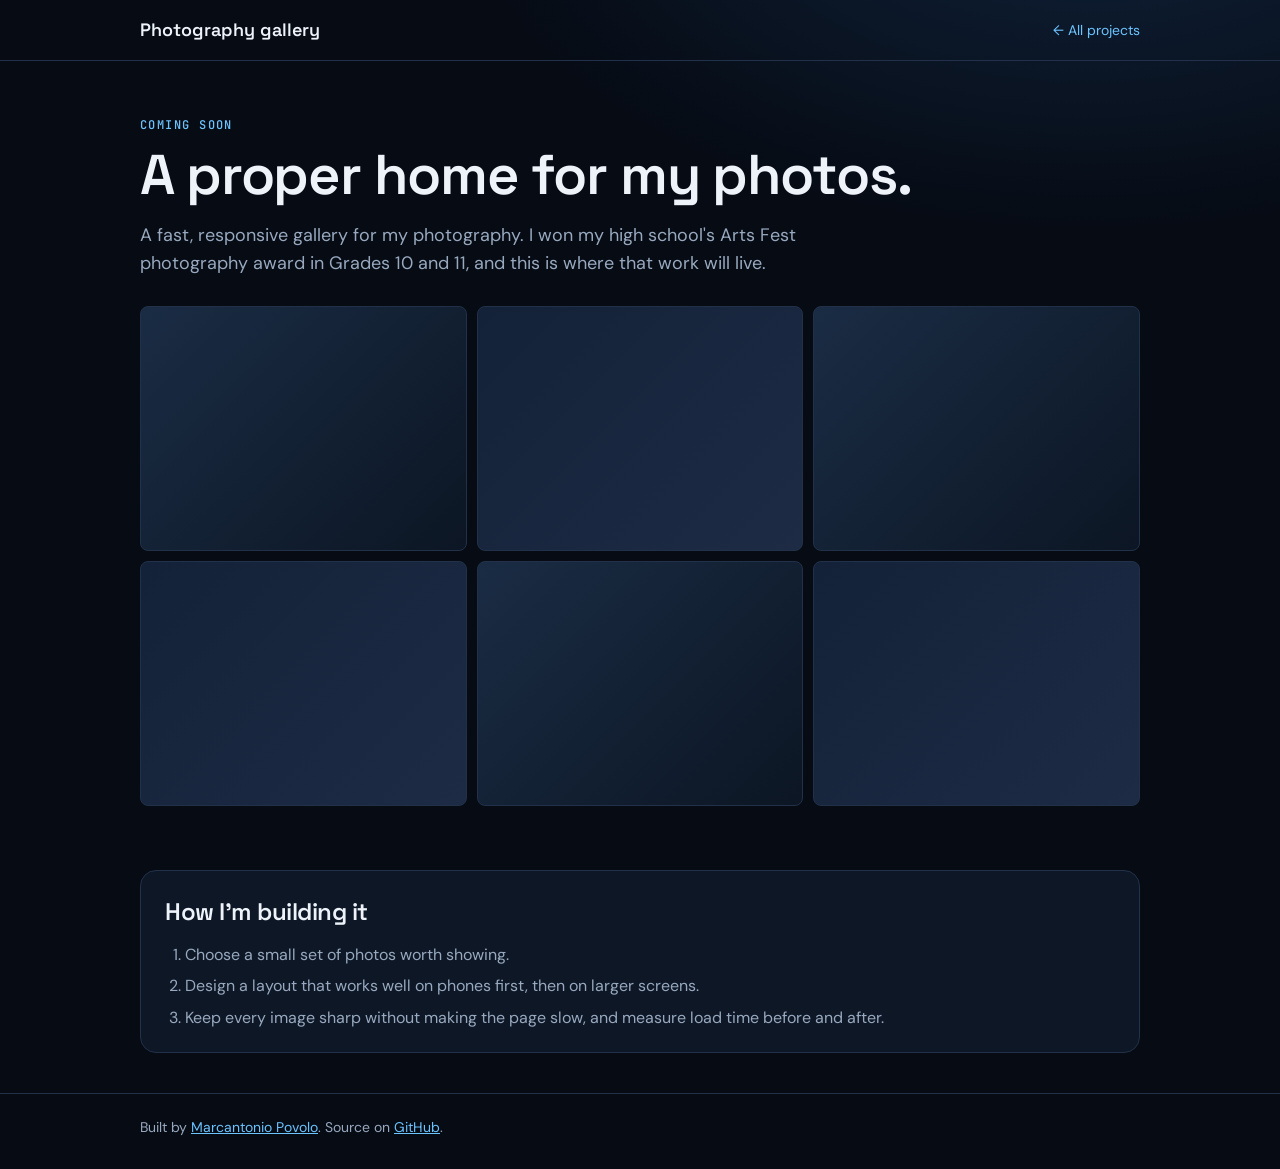
==== docs/index.html @ d807b6eb "Start Photography gallery with a coming-soon page Project page for GitHub Pages (docs/), README with" ====
<!doctype html>
<html lang="en">
<head>
<meta charset="utf-8">
<meta name="viewport" content="width=device-width,initial-scale=1">
<meta name="theme-color" content="#060b14">
<title>Photography gallery | Marcantonio Povolo</title>
<meta name="description" content="A photography gallery by Marcantonio Povolo, coming soon.">
<script>if (new URLSearchParams(location.search).has('embed')) document.documentElement.classList.add('embed');</script>
<link rel="preconnect" href="https://fonts.googleapis.com">
<link rel="stylesheet" href="https://fonts.googleapis.com/css2?family=DM+Sans:opsz,wght@9..40,400;9..40,500;9..40,700&family=Space+Grotesk:wght@500;600&family=JetBrains+Mono:wght@500&display=swap">
<link rel="stylesheet" href="style.css">
</head>
<body>
<a class="skip" href="#main">Skip to content</a>
<header class="bar">
  <div class="wrap bar-row">
    <span class="brand">Photography gallery</span>
    <a class="back" href="https://marcantoniopovolo.com/projects.html">← All projects</a>
  </div>
</header>

<main id="main" class="wrap">
  <section class="hero">
    <p class="eyebrow">Coming soon</p>
    <h1>A proper home for my photos.</h1>
    <p class="intro">A fast, responsive gallery for my photography. I won my high school's Arts Fest photography award in Grades 10 and 11, and this is where that work will live.</p>
    <div class="photo-grid" role="img" aria-label="Illustration of the gallery layout. No photos yet.">
      <span></span><span></span><span></span><span></span><span></span><span></span>
    </div>
  </section>

  <section class="plan" aria-labelledby="h-plan">
    <h2 id="h-plan">How I'm building it</h2>
    <ol>
      <li>Choose a small set of photos worth showing.</li>
      <li>Design a layout that works well on phones first, then on larger screens.</li>
      <li>Keep every image sharp without making the page slow, and measure load time before and after.</li>
    </ol>
  </section>
</main>

<footer class="foot">
  <div class="wrap"><p>Built by <a href="https://marcantoniopovolo.com" target="_blank" rel="noopener">Marcantonio Povolo</a>. Source on <a href="https://github.com/povolom/Photography-Gallery" target="_blank" rel="noopener">GitHub</a>.</p></div>
</footer>
</body>
</html>
---- docs/style.css ----
/* Photography gallery. Same colours and fonts as marcantoniopovolo.com. */
:root{
  --bg:#060b14; --panel:#0e1726; --line:#223149; --text:#eef3fa; --muted:#98a9bf;
  --blue:#6cc4ff; --up:#5fd6a0; --warn:#f5c565;
  --display:'Space Grotesk',ui-sans-serif,system-ui,sans-serif; --body:'DM Sans',ui-sans-serif,system-ui,sans-serif; --mono:'JetBrains Mono',ui-monospace,Menlo,monospace;
  color-scheme:dark;
}
*{box-sizing:border-box}
html{-webkit-text-size-adjust:100%}
body{margin:0;background:radial-gradient(900px 500px at 85% -10%,#10223a,transparent 70%),var(--bg);color:var(--text);font:16px/1.6 var(--body);min-height:100vh}
.wrap{max-width:1040px;margin:0 auto;padding-inline:20px}
a{color:var(--blue)}
:focus-visible{outline:2px solid var(--blue);outline-offset:2px}
.skip{position:absolute;left:-9999px}.skip:focus{left:12px;top:12px;background:var(--panel);padding:8px 12px;z-index:9}

.bar{border-bottom:1px solid var(--line)}
.bar-row{display:flex;align-items:center;justify-content:space-between;gap:12px;min-height:60px}
.brand{font-family:var(--display);font-weight:600;font-size:18px;color:var(--text);text-decoration:none}
.bar a.back{font-size:14px;text-decoration:none}
.embed .back,.embed .site-only{display:none}

.eyebrow{font:500 12px/1.4 var(--mono);letter-spacing:.12em;text-transform:uppercase;color:var(--blue);margin:0 0 12px}
h1,h2{font-family:var(--display);font-weight:600;letter-spacing:-.02em;margin:0}
h1{font-size:clamp(34px,6vw,56px);line-height:1.05}
h2{font-size:24px}
.intro{color:var(--muted);font-size:18px;max-width:60ch;margin:16px 0 0}
.hero{padding:56px 0 36px}

.cards{display:grid;grid-template-columns:repeat(auto-fit,minmax(min(100%,420px),1fr));gap:18px;padding-bottom:40px}
.card{display:flex;flex-direction:column;gap:14px;background:var(--panel);border:1px solid var(--line);border-radius:16px;padding:24px}
.card p{margin:0;color:var(--muted)}
.card-top{display:flex;justify-content:space-between;align-items:center;gap:10px;flex-wrap:wrap}
.num{font:500 13px var(--mono);color:var(--muted)}
.status{font:500 11px/1 var(--mono);letter-spacing:.06em;text-transform:uppercase;padding:6px 9px;border-radius:999px;border:1px solid var(--up);color:var(--up)}
.status.soon{border-color:var(--warn);color:var(--warn)}
.pills{display:flex;flex-wrap:wrap;gap:6px;margin:0;padding:0;list-style:none}
.pills li{font-size:13px;border:1px solid var(--line);border-radius:999px;padding:3px 10px;color:var(--muted)}
.actions{display:flex;flex-wrap:wrap;gap:10px;margin-top:auto;padding-top:6px}
.button{display:inline-block;border-radius:10px;padding:10px 16px;font-weight:700;text-decoration:none;border:1px solid var(--line);color:var(--text)}
.button.primary{background:var(--blue);border-color:var(--blue);color:#04121f}
.button:hover{border-color:#3a5070}.button.primary:hover{filter:brightness(1.08)}

.board{display:grid;gap:8px;margin:28px 0}
.board-row{display:grid;grid-template-columns:62px 1fr auto;gap:10px;font:14px var(--mono);padding:10px 12px;border:1px solid var(--line);border-radius:8px;background:#0b1422}
.board-row span:first-child{color:var(--blue);font-weight:600}
.board-row .dim{color:var(--muted)}
.plan{background:var(--panel);border:1px solid var(--line);border-radius:16px;padding:22px 24px;margin-bottom:40px}
.plan ol{margin:10px 0 0;padding-left:20px;color:var(--muted)}
.plan li+li{margin-top:6px}

.foot{border-top:1px solid var(--line);padding:22px 0 30px;color:var(--muted);font-size:14px}
.foot p{margin:0}
.photo-grid{display:grid;grid-template-columns:repeat(3,1fr);gap:10px;margin:28px 0}
.photo-grid span{aspect-ratio:4/3;border:1px solid var(--line);border-radius:8px;background:linear-gradient(135deg,#1a2c44,#0c1624)}
.photo-grid span:nth-child(2n){background:linear-gradient(135deg,#132238,#1d2b45)}
@media (max-width:520px){.photo-grid{grid-template-columns:repeat(2,1fr)}}
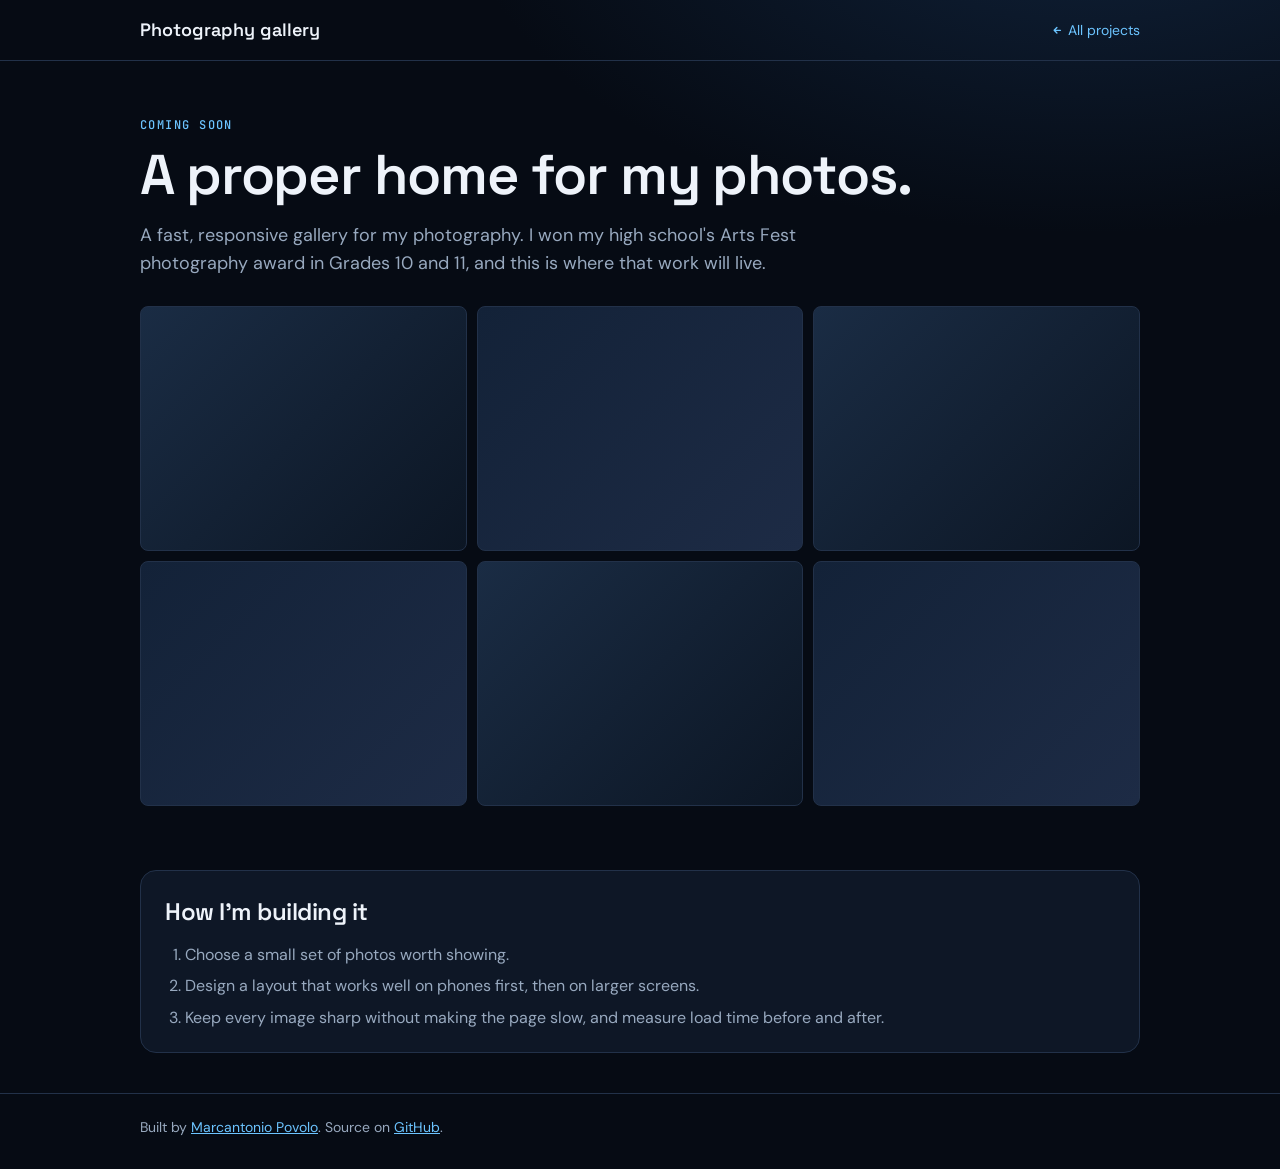
==== commit 85031e43: "Draw arrows as SVG icons instead of emoji-prone characters" ====
--- a/docs/index.html
+++ b/docs/index.html
@@ -16,7 +16,7 @@
 <header class="bar">
   <div class="wrap bar-row">
     <span class="brand">Photography gallery</span>
-    <a class="back" href="https://marcantoniopovolo.com/projects.html">← All projects</a>
+    <a class="back" href="https://marcantoniopovolo.com/projects.html"><svg class="arrow" viewBox="0 0 16 16" aria-hidden="true" focusable="false"><path d="M12 8H4M7.5 4.5 4 8l3.5 3.5" fill="none" stroke="currentColor" stroke-width="1.7" stroke-linecap="round" stroke-linejoin="round"/></svg> All projects</a>
   </div>
 </header>
 
--- a/docs/style.css
+++ b/docs/style.css
@@ -54,3 +54,6 @@
 .photo-grid span{aspect-ratio:4/3;border:1px solid var(--line);border-radius:8px;background:linear-gradient(135deg,#1a2c44,#0c1624)}
 .photo-grid span:nth-child(2n){background:linear-gradient(135deg,#132238,#1d2b45)}
 @media (max-width:520px){.photo-grid{grid-template-columns:repeat(2,1fr)}}
+
+/* Drawn arrow icons (arrow characters render as emoji on some phones) */
+.arrow{display:inline-block;width:.9em;height:.9em;vertical-align:-.1em}
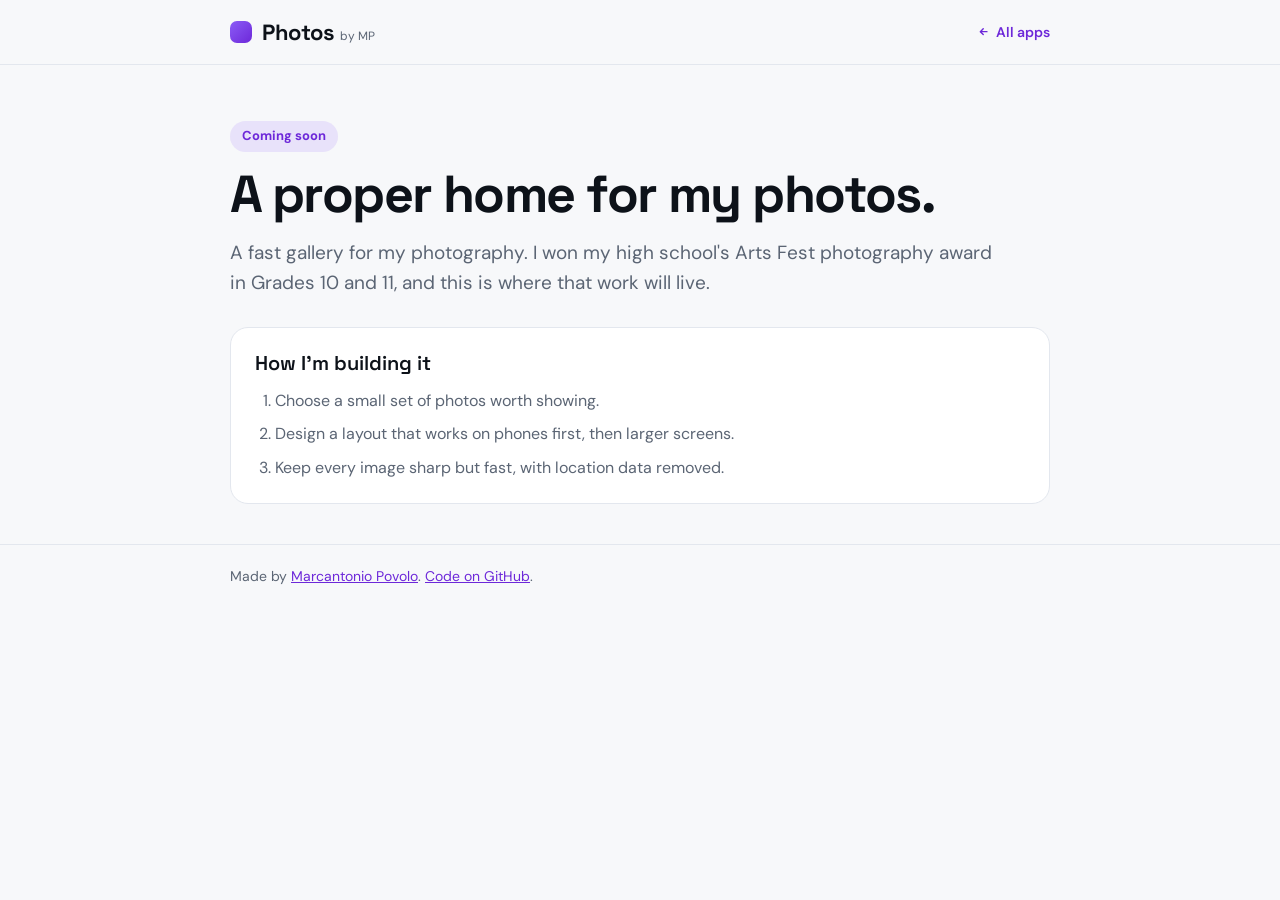
==== commit 0702021d: "Rebrand as Photos by MP with a new coming-soon page" ====
--- a/docs/index.html
+++ b/docs/index.html
@@ -3,45 +3,31 @@
 <head>
 <meta charset="utf-8">
 <meta name="viewport" content="width=device-width,initial-scale=1">
-<meta name="theme-color" content="#060b14">
-<title>Photography gallery | Marcantonio Povolo</title>
-<meta name="description" content="A photography gallery by Marcantonio Povolo, coming soon.">
-<script>if (new URLSearchParams(location.search).has('embed')) document.documentElement.classList.add('embed');</script>
+<title>Photos by MP</title>
+<meta name="description" content="Photos by MP, coming soon. A fast gallery for my photography. I won my high school&#x27;s Arts Fest photography award in Grades 10 and 11, and this is where that work will live.">
+<meta name="theme-color" content="#0b0f14">
 <link rel="preconnect" href="https://fonts.googleapis.com">
-<link rel="stylesheet" href="https://fonts.googleapis.com/css2?family=DM+Sans:opsz,wght@9..40,400;9..40,500;9..40,700&family=Space+Grotesk:wght@500;600&family=JetBrains+Mono:wght@500&display=swap">
+<link rel="stylesheet" href="https://fonts.googleapis.com/css2?family=DM+Sans:opsz,wght@9..40,400;9..40,500;9..40,700&family=Space+Grotesk:wght@500;600;700&display=swap">
 <link rel="stylesheet" href="style.css">
 </head>
 <body>
 <a class="skip" href="#main">Skip to content</a>
-<header class="bar">
-  <div class="wrap bar-row">
-    <span class="brand">Photography gallery</span>
-    <a class="back" href="https://marcantoniopovolo.com/projects.html"><svg class="arrow" viewBox="0 0 16 16" aria-hidden="true" focusable="false"><path d="M12 8H4M7.5 4.5 4 8l3.5 3.5" fill="none" stroke="currentColor" stroke-width="1.7" stroke-linecap="round" stroke-linejoin="round"/></svg> All projects</a>
-  </div>
-</header>
-
+<header class="top"><div class="wrap row">
+  <span class="wordmark"><span class="mark" aria-hidden="true"></span><span class="word">Photos</span><span class="by">by MP</span></span>
+  <a class="back" href="https://marcantoniopovolo.com/apps.html"><svg class="arrow" viewBox="0 0 16 16" aria-hidden="true" focusable="false"><path d="M12 8H4M7.5 4.5 4 8l3.5 3.5" fill="none" stroke="currentColor" stroke-width="1.7" stroke-linecap="round" stroke-linejoin="round"/></svg> All apps</a>
+</div></header>
 <main id="main" class="wrap">
   <section class="hero">
-    <p class="eyebrow">Coming soon</p>
+    <p class="badge">Coming soon</p>
     <h1>A proper home for my photos.</h1>
-    <p class="intro">A fast, responsive gallery for my photography. I won my high school's Arts Fest photography award in Grades 10 and 11, and this is where that work will live.</p>
-    <div class="photo-grid" role="img" aria-label="Illustration of the gallery layout. No photos yet.">
-      <span></span><span></span><span></span><span></span><span></span><span></span>
-    </div>
+    <p class="intro">A fast gallery for my photography. I won my high school&#x27;s Arts Fest photography award in Grades 10 and 11, and this is where that work will live.</p>
+    
   </section>
-
   <section class="plan" aria-labelledby="h-plan">
     <h2 id="h-plan">How I'm building it</h2>
-    <ol>
-      <li>Choose a small set of photos worth showing.</li>
-      <li>Design a layout that works well on phones first, then on larger screens.</li>
-      <li>Keep every image sharp without making the page slow, and measure load time before and after.</li>
-    </ol>
+    <ol><li>Choose a small set of photos worth showing.</li><li>Design a layout that works on phones first, then larger screens.</li><li>Keep every image sharp but fast, with location data removed.</li></ol>
   </section>
 </main>
-
-<footer class="foot">
-  <div class="wrap"><p>Built by <a href="https://marcantoniopovolo.com" target="_blank" rel="noopener">Marcantonio Povolo</a>. Source on <a href="https://github.com/povolom/Photography-Gallery" target="_blank" rel="noopener">GitHub</a>.</p></div>
-</footer>
+<footer class="foot"><div class="wrap"><p>Made by <a href="https://marcantoniopovolo.com">Marcantonio Povolo</a>. <a href="https://github.com/povolom/Photos-by-MP">Code on GitHub</a>.</p></div></footer>
 </body>
 </html>
--- a/docs/style.css
+++ b/docs/style.css
@@ -1,59 +1,29 @@
-/* Photography gallery. Same colours and fonts as marcantoniopovolo.com. */
-:root{
-  --bg:#060b14; --panel:#0e1726; --line:#223149; --text:#eef3fa; --muted:#98a9bf;
-  --blue:#6cc4ff; --up:#5fd6a0; --warn:#f5c565;
-  --display:'Space Grotesk',ui-sans-serif,system-ui,sans-serif; --body:'DM Sans',ui-sans-serif,system-ui,sans-serif; --mono:'JetBrains Mono',ui-monospace,Menlo,monospace;
-  color-scheme:dark;
-}
+/* Photos by MP: coming-soon page. Light and dark, accent #8b5cf6. */
+:root{--bg:#f7f8fa;--surface:#fff;--line:#e3e7ee;--text:#0d1219;--muted:#5b6574;--accent:#6d28d9;--accent-soft:color-mix(in srgb,#8b5cf6 14%,transparent);
+--display:'Space Grotesk',ui-sans-serif,system-ui,sans-serif;--body:'DM Sans',ui-sans-serif,system-ui,sans-serif;color-scheme:light}
+@media (prefers-color-scheme:dark){:root{--bg:#0b0f14;--surface:#121821;--line:#222b37;--text:#edf1f6;--muted:#97a3b3;--accent:#8b5cf6;color-scheme:dark}}
 *{box-sizing:border-box}
-html{-webkit-text-size-adjust:100%}
-body{margin:0;background:radial-gradient(900px 500px at 85% -10%,#10223a,transparent 70%),var(--bg);color:var(--text);font:16px/1.6 var(--body);min-height:100vh}
-.wrap{max-width:1040px;margin:0 auto;padding-inline:20px}
-a{color:var(--blue)}
-:focus-visible{outline:2px solid var(--blue);outline-offset:2px}
-.skip{position:absolute;left:-9999px}.skip:focus{left:12px;top:12px;background:var(--panel);padding:8px 12px;z-index:9}
-
-.bar{border-bottom:1px solid var(--line)}
-.bar-row{display:flex;align-items:center;justify-content:space-between;gap:12px;min-height:60px}
-.brand{font-family:var(--display);font-weight:600;font-size:18px;color:var(--text);text-decoration:none}
-.bar a.back{font-size:14px;text-decoration:none}
-.embed .back,.embed .site-only{display:none}
-
-.eyebrow{font:500 12px/1.4 var(--mono);letter-spacing:.12em;text-transform:uppercase;color:var(--blue);margin:0 0 12px}
-h1,h2{font-family:var(--display);font-weight:600;letter-spacing:-.02em;margin:0}
-h1{font-size:clamp(34px,6vw,56px);line-height:1.05}
-h2{font-size:24px}
-.intro{color:var(--muted);font-size:18px;max-width:60ch;margin:16px 0 0}
-.hero{padding:56px 0 36px}
-
-.cards{display:grid;grid-template-columns:repeat(auto-fit,minmax(min(100%,420px),1fr));gap:18px;padding-bottom:40px}
-.card{display:flex;flex-direction:column;gap:14px;background:var(--panel);border:1px solid var(--line);border-radius:16px;padding:24px}
-.card p{margin:0;color:var(--muted)}
-.card-top{display:flex;justify-content:space-between;align-items:center;gap:10px;flex-wrap:wrap}
-.num{font:500 13px var(--mono);color:var(--muted)}
-.status{font:500 11px/1 var(--mono);letter-spacing:.06em;text-transform:uppercase;padding:6px 9px;border-radius:999px;border:1px solid var(--up);color:var(--up)}
-.status.soon{border-color:var(--warn);color:var(--warn)}
-.pills{display:flex;flex-wrap:wrap;gap:6px;margin:0;padding:0;list-style:none}
-.pills li{font-size:13px;border:1px solid var(--line);border-radius:999px;padding:3px 10px;color:var(--muted)}
-.actions{display:flex;flex-wrap:wrap;gap:10px;margin-top:auto;padding-top:6px}
-.button{display:inline-block;border-radius:10px;padding:10px 16px;font-weight:700;text-decoration:none;border:1px solid var(--line);color:var(--text)}
-.button.primary{background:var(--blue);border-color:var(--blue);color:#04121f}
-.button:hover{border-color:#3a5070}.button.primary:hover{filter:brightness(1.08)}
-
-.board{display:grid;gap:8px;margin:28px 0}
-.board-row{display:grid;grid-template-columns:62px 1fr auto;gap:10px;font:14px var(--mono);padding:10px 12px;border:1px solid var(--line);border-radius:8px;background:#0b1422}
-.board-row span:first-child{color:var(--blue);font-weight:600}
-.board-row .dim{color:var(--muted)}
-.plan{background:var(--panel);border:1px solid var(--line);border-radius:16px;padding:22px 24px;margin-bottom:40px}
-.plan ol{margin:10px 0 0;padding-left:20px;color:var(--muted)}
-.plan li+li{margin-top:6px}
-
-.foot{border-top:1px solid var(--line);padding:22px 0 30px;color:var(--muted);font-size:14px}
+body{margin:0;background:var(--bg);color:var(--text);font:16px/1.6 var(--body)}
+.wrap{max-width:860px;margin:0 auto;padding-inline:20px}
+a{color:var(--accent)}
+:focus-visible{outline:2px solid var(--accent);outline-offset:2px}
+.skip{position:absolute;left:-9999px}.skip:focus{left:12px;top:12px;background:var(--surface);padding:8px 12px}
+.top{border-bottom:1px solid var(--line)}
+.row{display:flex;align-items:center;justify-content:space-between;gap:12px;min-height:64px}
+.wordmark{display:flex;align-items:baseline;gap:6px}
+.mark{width:22px;height:22px;border-radius:7px;background:linear-gradient(135deg,#8b5cf6,#6d28d9);align-self:center;margin-right:4px}
+.word{font:700 22px var(--display);letter-spacing:-.02em}
+.by{font-size:12px;color:var(--muted)}
+.back{text-decoration:none;font-weight:600;font-size:14px;display:inline-flex;align-items:center;gap:6px}
+.arrow{width:.95em;height:.95em}
+.hero{padding:56px 0 28px}
+.badge{display:inline-block;margin:0 0 14px;padding:5px 12px;border-radius:999px;background:var(--accent-soft);color:var(--accent);font-weight:700;font-size:13px}
+h1{font:700 clamp(32px,6vw,52px)/1.08 var(--display);letter-spacing:-.03em;margin:0}
+h2{font:600 20px var(--display);margin:0}
+.intro{font-size:19px;color:var(--muted);max-width:60ch;margin:16px 0 0}
+.sub{color:var(--muted);font-size:14px;margin:12px 0 0}
+.plan{background:var(--surface);border:1px solid var(--line);border-radius:18px;padding:22px 24px;margin-bottom:40px}
+.plan ol{margin:12px 0 0;padding-left:20px;color:var(--muted)}
+.plan li+li{margin-top:8px}
+.foot{border-top:1px solid var(--line);padding:20px 0 32px;color:var(--muted);font-size:14px}
 .foot p{margin:0}
-.photo-grid{display:grid;grid-template-columns:repeat(3,1fr);gap:10px;margin:28px 0}
-.photo-grid span{aspect-ratio:4/3;border:1px solid var(--line);border-radius:8px;background:linear-gradient(135deg,#1a2c44,#0c1624)}
-.photo-grid span:nth-child(2n){background:linear-gradient(135deg,#132238,#1d2b45)}
-@media (max-width:520px){.photo-grid{grid-template-columns:repeat(2,1fr)}}
-
-/* Drawn arrow icons (arrow characters render as emoji on some phones) */
-.arrow{display:inline-block;width:.9em;height:.9em;vertical-align:-.1em}
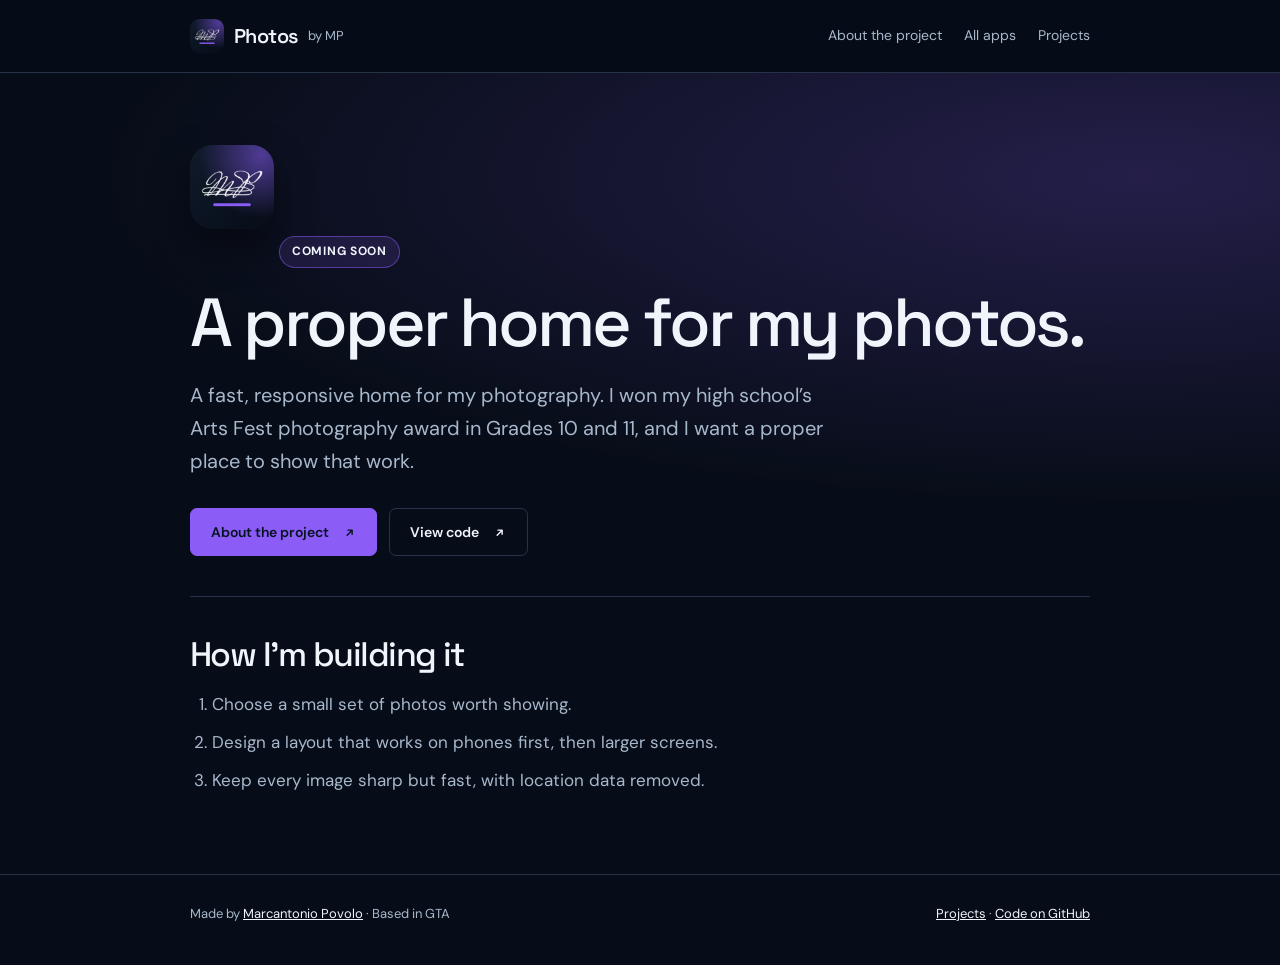
==== commit 0580055a: "Add project page, MP signature icons and favicon docs/about/ is the project page (what it is, how it" ====
--- a/docs/index.html
+++ b/docs/index.html
@@ -1,33 +1,34 @@
 <!doctype html>
-<html lang="en">
+<html lang="en" style="--accent:#8b5cf6">
 <head>
 <meta charset="utf-8">
 <meta name="viewport" content="width=device-width,initial-scale=1">
 <title>Photos by MP</title>
-<meta name="description" content="Photos by MP, coming soon. A fast gallery for my photography. I won my high school&#x27;s Arts Fest photography award in Grades 10 and 11, and this is where that work will live.">
-<meta name="theme-color" content="#0b0f14">
+<meta name="description" content="Photos by MP, coming soon: a fast, responsive gallery for my photography.">
+<meta name="theme-color" content="#070d18">
+<link rel="icon" href="favicon.ico" sizes="16x16 32x32 48x48">
+<link rel="icon" type="image/png" sizes="192x192" href="icons/icon-192.png">
+<link rel="apple-touch-icon" href="icons/apple-touch-icon.png">
 <link rel="preconnect" href="https://fonts.googleapis.com">
-<link rel="stylesheet" href="https://fonts.googleapis.com/css2?family=DM+Sans:opsz,wght@9..40,400;9..40,500;9..40,700&family=Space+Grotesk:wght@500;600;700&display=swap">
-<link rel="stylesheet" href="style.css">
+<link rel="stylesheet" href="https://fonts.googleapis.com/css2?family=DM+Sans:opsz,wght@9..40,400;9..40,600;9..40,700&family=Space+Grotesk:wght@500;600&display=swap">
+<link rel="stylesheet" href="page.css">
 </head>
 <body>
 <a class="skip" href="#main">Skip to content</a>
 <header class="top"><div class="wrap row">
-  <span class="wordmark"><span class="mark" aria-hidden="true"></span><span class="word">Photos</span><span class="by">by MP</span></span>
-  <a class="back" href="https://marcantoniopovolo.com/apps.html"><svg class="arrow" viewBox="0 0 16 16" aria-hidden="true" focusable="false"><path d="M12 8H4M7.5 4.5 4 8l3.5 3.5" fill="none" stroke="currentColor" stroke-width="1.7" stroke-linecap="round" stroke-linejoin="round"/></svg> All apps</a>
+  <a class="brand" href="./"><img src="icons/icon-192.png" alt="" width="34" height="34"><b>Photos</b><span>by MP</span></a>
+  <nav class="links" aria-label="Pages"><a href="about/">About<span class="hide-sm">&nbsp;the project</span></a><a href="https://marcantoniopovolo.com/apps.html">All apps</a><a class="hide-sm" href="https://marcantoniopovolo.com/projects.html">Projects</a></nav>
 </div></header>
 <main id="main" class="wrap">
   <section class="hero">
+    <img class="hero-icon" src="icons/icon-512.png" alt="" width="84" height="84">
     <p class="badge">Coming soon</p>
     <h1>A proper home for my photos.</h1>
-    <p class="intro">A fast gallery for my photography. I won my high school&#x27;s Arts Fest photography award in Grades 10 and 11, and this is where that work will live.</p>
-    
+    <p class="intro">A fast, responsive home for my photography. I won my high school’s Arts Fest photography award in Grades 10 and 11, and I want a proper place to show that work.</p>
+    <div class="actions"><a class="button primary" href="about/">About the project <svg class="arrow" viewBox="0 0 16 16" aria-hidden="true" focusable="false"><path d="M5 11 11 5M6 5h5v5" fill="none" stroke="currentColor" stroke-width="1.7" stroke-linecap="round" stroke-linejoin="round"/></svg></a><a class="button" href="https://github.com/povolom/Photos-by-MP">View code <svg class="arrow" viewBox="0 0 16 16" aria-hidden="true" focusable="false"><path d="M5 11 11 5M6 5h5v5" fill="none" stroke="currentColor" stroke-width="1.7" stroke-linecap="round" stroke-linejoin="round"/></svg></a></div>
   </section>
-  <section class="plan" aria-labelledby="h-plan">
-    <h2 id="h-plan">How I'm building it</h2>
-    <ol><li>Choose a small set of photos worth showing.</li><li>Design a layout that works on phones first, then larger screens.</li><li>Keep every image sharp but fast, with location data removed.</li></ol>
-  </section>
+  <section class="block"><h2>How I’m building it</h2><ol class="points"><li>Choose a small set of photos worth showing.</li><li>Design a layout that works on phones first, then larger screens.</li><li>Keep every image sharp but fast, with location data removed.</li></ol></section>
 </main>
-<footer class="foot"><div class="wrap"><p>Made by <a href="https://marcantoniopovolo.com">Marcantonio Povolo</a>. <a href="https://github.com/povolom/Photos-by-MP">Code on GitHub</a>.</p></div></footer>
+<footer class="foot"><div class="wrap"><span>Made by <a href="https://marcantoniopovolo.com">Marcantonio Povolo</a> · Based in GTA</span><span><a href="https://marcantoniopovolo.com/projects.html">Projects</a> · <a href="https://github.com/povolom/Photos-by-MP">Code on GitHub</a></span></div></footer>
 </body>
 </html>
--- a/docs/page.css
+++ b/docs/page.css
@@ -0,0 +1,47 @@
+/* Shared styles for the "by MP" project pages, matching marcantoniopovolo.com. Built by build_app_pages.py. */
+:root{color-scheme:dark;--bg:#070d18;--panel:#101b2b;--text:#f0f5fb;--muted:#a8b8cc;--line:#263347;--display:'Space Grotesk',ui-sans-serif,system-ui,sans-serif;--body:'DM Sans',ui-sans-serif,system-ui,sans-serif}
+*{box-sizing:border-box}
+html{-webkit-text-size-adjust:100%}
+body{margin:0;background:var(--bg);color:var(--text);font:17px/1.65 var(--body)}
+a{color:inherit}
+:focus-visible{outline:3px solid var(--accent);outline-offset:4px}
+.wrap{width:min(900px,calc(100% - 40px));margin:0 auto}
+.skip{position:absolute;left:16px;top:-80px;background:var(--text);color:var(--bg);padding:10px 14px;z-index:5}.skip:focus{top:10px}
+.arrow{width:.95em;height:.95em;flex:none}
+.top{border-bottom:1px solid var(--line);background:#070d18f0;position:sticky;top:0;z-index:4;backdrop-filter:blur(16px)}
+.row{display:flex;align-items:center;justify-content:space-between;gap:16px;min-height:72px}
+.brand{display:flex;align-items:center;gap:10px;text-decoration:none}
+.brand img{width:34px;height:34px;border-radius:9px}
+.brand b{font:600 20px var(--display);letter-spacing:-.03em}
+.brand span{font-size:13px;color:var(--muted)}
+.links{display:flex;gap:22px;font-size:14px}
+.links a{color:var(--muted);text-decoration:none;display:inline-block;padding:8px 0}
+.links a:hover,.links a[aria-current]{color:var(--text)}
+.hero{position:relative;padding:72px 0 40px}
+.hero:before{content:'';position:absolute;inset:0 -30vw;z-index:-1;background:radial-gradient(ellipse at 80% 20%,color-mix(in srgb,var(--accent) 22%,transparent),transparent 55%)}
+.hero-icon{width:84px;height:84px;border-radius:22px;margin-bottom:26px;box-shadow:0 18px 40px #0007}
+.eyebrow{font:500 12px/1.5 var(--display);letter-spacing:.17em;text-transform:uppercase;color:var(--accent);margin:0 0 16px}
+h1,h2,h3{font-family:var(--display);font-weight:500;letter-spacing:-.045em;line-height:1.08;margin:0}
+h1{font-size:clamp(38px,6.5vw,68px)}
+h2{font-size:clamp(26px,3.4vw,34px);margin-bottom:16px}
+p{margin:0 0 16px;color:var(--muted)}
+.intro{font-size:20px;max-width:640px;margin-top:20px}
+.badge{display:inline-block;margin:0 0 18px;padding:5px 12px;border-radius:999px;border:1px solid color-mix(in srgb,var(--accent) 50%,transparent);background:color-mix(in srgb,var(--accent) 14%,transparent);color:var(--text);font-size:12px;font-weight:700;letter-spacing:.06em;text-transform:uppercase}
+.actions{display:flex;flex-wrap:wrap;gap:12px;margin:30px 0 0}
+.button{display:inline-flex;align-items:center;justify-content:center;gap:14px;min-height:48px;padding:12px 20px;border:1px solid var(--line);border-radius:7px;background:transparent;color:var(--text);font:600 14px var(--body);text-decoration:none}
+.button:hover{border-color:var(--accent)}
+.button.primary{background:var(--accent);border-color:var(--accent);color:#061320}
+.button[disabled]{opacity:.55;cursor:not-allowed}
+section.block{padding:40px 0;border-top:1px solid var(--line)}
+ul.points,ol.points{margin:0;padding-left:22px;color:var(--muted)}
+.points li+li{margin-top:10px}
+.points strong{color:var(--text);font-weight:600}
+.pills{display:flex;flex-wrap:wrap;gap:8px;margin-top:22px}
+.pills span{padding:5px 10px;border:1px solid var(--line);border-radius:6px;font-size:12px;color:var(--muted)}
+.learned{padding:26px 28px;border:1px solid var(--line);border-left:3px solid var(--accent);border-radius:12px;background:var(--panel)}
+.learned h2{font-size:15px;letter-spacing:.06em;text-transform:uppercase;color:var(--accent);margin-bottom:8px}
+.learned p{margin:0}
+.foot{border-top:1px solid var(--line);margin-top:40px;padding:28px 0 40px;font-size:13px;color:var(--muted)}
+.foot .wrap{display:flex;flex-wrap:wrap;justify-content:space-between;gap:12px}
+.foot a{color:var(--text)}
+@media(max-width:600px){.wrap{width:calc(100% - 32px)}.links{gap:14px}.links .hide-sm{display:none}.hero{padding:48px 0 28px}.intro{font-size:18px}}
